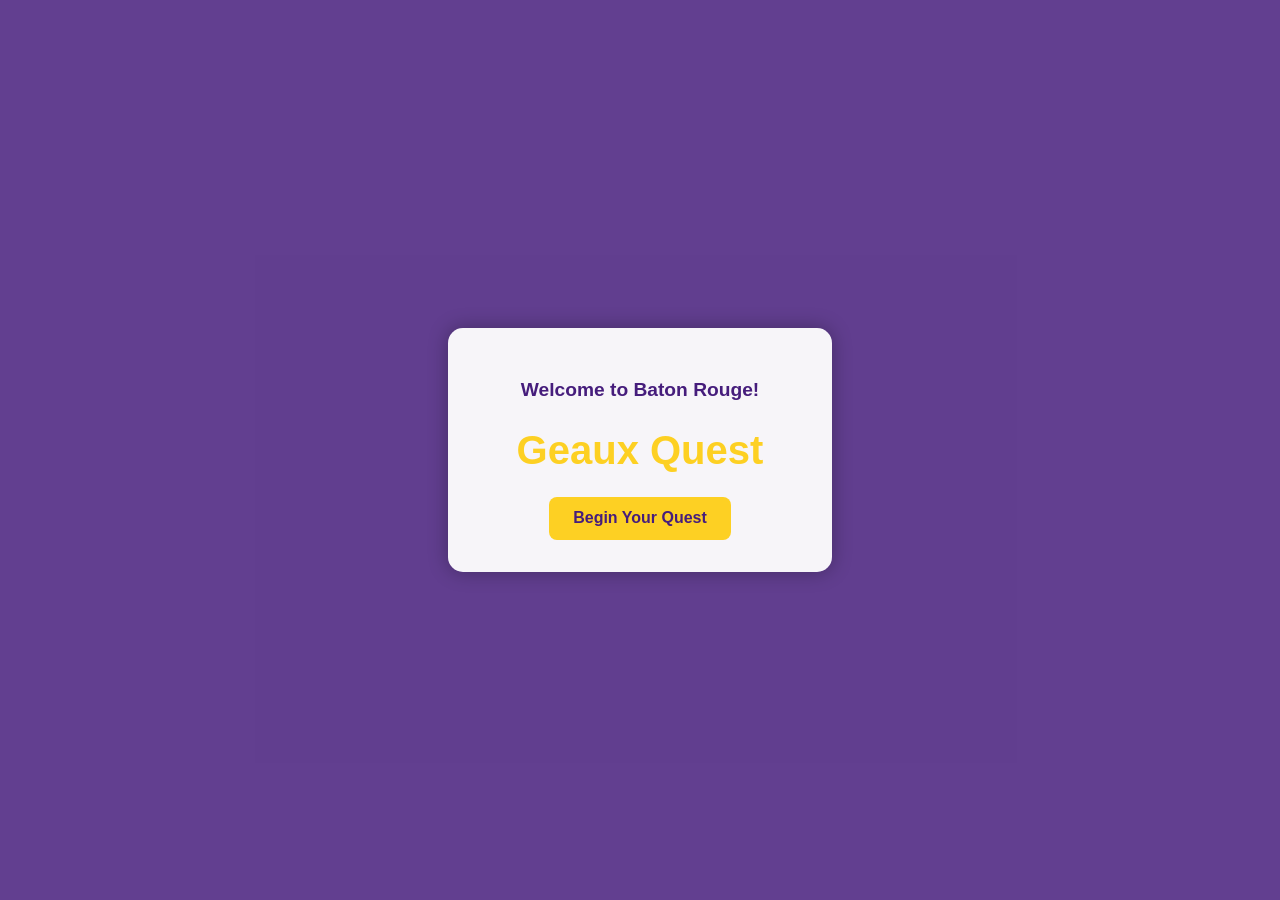
==== index.html @ ea57f41f "Add startup screen" ====
<!DOCTYPE html>
<html lang="en">
<head>
  <meta charset="UTF-8" />
  <meta name="viewport" content="width=device-width, initial-scale=1.0" />
  <title>Geaux Quest</title>
  <link rel="stylesheet" href="style.css" />
</head>
<body>
  <div class="startup-screen">
    <h3 class="welcome">Welcome to Baton Rouge!</h3>
    <h1 class="title">Geaux Quest</h1>
    <button id="startButton">Begin Your Quest</button>
    <div id="dropdownMenu" class="dropdown hidden">
      <ul>
        <li>Food</li>
        <li>Attractions</li>
        <li>Outdoors & Recreation</li>
        <li>History</li>
      </ul>
    </div>
  </div>
  <script src="script.js"></script>
</body>
</html>
---- style.css ----
body {
  margin: 0;
  font-family: 'Segoe UI', sans-serif;
  background: url('map-baton-rouge.png') no-repeat center center fixed;
  background-size: cover;
  position: relative;
  height: 100vh;
  display: flex;
  justify-content: center;
  align-items: center;
}

body::before {
  content: "";
  position: absolute;
  inset: 0;
  background-color: rgba(70, 29, 124, 0.85); /* LSU Purple overlay */
  z-index: 0;
}

.startup-screen {
  position: relative;
  z-index: 1;
  background-color: rgba(255, 255, 255, 0.95);
  padding: 2rem;
  border-radius: 15px;
  text-align: center;
  box-shadow: 0 0 20px rgba(0,0,0,0.3);
  width: 320px;
}

.welcome {
  font-size: 1.2rem;
  color: #461d7c; /* LSU Purple */
  margin-bottom: 1rem;
  font-weight: bold;
}

.title {
  font-size: 2.5rem;
  color: #fdd023; /* LSU Gold */
  margin-bottom: 1.5rem;
  font-weight: 900;
}

#startButton {
  padding: 0.8rem 1.5rem;
  font-size: 1rem;
  background-color: #fdd023; /* LSU Gold */
  color: #461d7c;
  border: none;
  border-radius: 8px;
  cursor: pointer;
  font-weight: bold;
}

#startButton:hover {
  background-color: #e6b800;
}

.dropdown {
  margin-top: 1.5rem;
}

.dropdown ul {
  list-style: none;
  padding: 0;
  margin: 0;
}

.dropdown li {
  background-color: #f0f4f8;
  margin: 0.5rem 0;
  padding: 0.7rem;
  border-radius: 5px;
  cursor: pointer;
  transition: background-color 0.3s;
  color: #333;
  font-weight: 500;
}

.dropdown li:hover {
  background-color: #e0e0e0;
}

.hidden {
  display: none;
}
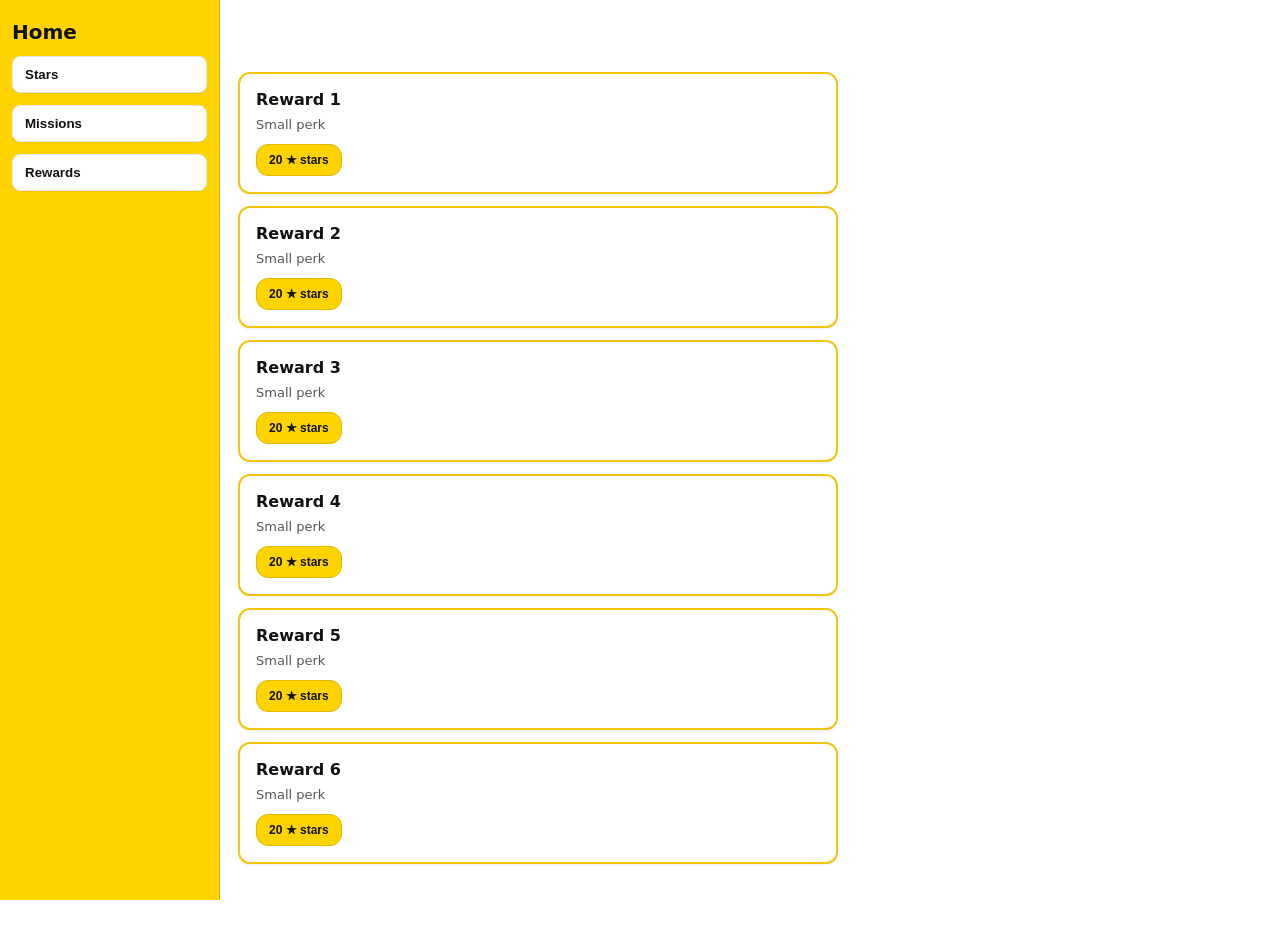
==== commit 4ec83078: "pls" ====
--- a/index.html
+++ b/index.html
@@ -1,25 +1,65 @@
-<!DOCTYPE html>
+<!doctype html>
 <html lang="en">
 <head>
-  <meta charset="UTF-8" />
-  <meta name="viewport" content="width=device-width, initial-scale=1.0" />
-  <title>Geaux Quest</title>
+  <meta charset="utf-8" />
+  <meta name="viewport" content="width=device-width, initial-scale=1" />
+  <title>Sidebar Demo</title>
   <link rel="stylesheet" href="style.css" />
 </head>
 <body>
-  <div class="startup-screen">
-    <h3 class="welcome">Welcome to Baton Rouge!</h3>
-    <h1 class="title">Geaux Quest</h1>
-    <button id="startButton">Begin Your Quest</button>
-    <div id="dropdownMenu" class="dropdown hidden">
-      <ul>
-        <li>Food</li>
-        <li>Attractions</li>
-        <li>Outdoors & Recreation</li>
-        <li>History</li>
-      </ul>
-    </div>
-  </div>
-  <script src="script.js"></script>
+  <!-- Sidebar view-->
+  <aside class="sidebar">
+    <h1>Home</h1>
+
+    <nav class="nav">
+      <button class="nav-btn">Stars</button>
+      <button class="nav-btn">Missions</button>
+      <button class="nav-btn">Rewards</button>
+    </nav>
+  </aside>
+
+  <!-- Main columns -->
+  <main class="main">
+    <section class="list">
+     
+      <article class="card">
+        <h3>Reward 1</h3>
+        <p>Small perk</p>
+        <button class="star-btn">20 ★ stars</button>
+      </article>
+
+    
+      <article class="card">
+        <h3>Reward 2</h3>
+        <p>Small perk</p>
+        <button class="star-btn">20 ★ stars</button>
+      </article>
+
+      <article class="card">
+        <h3>Reward 3</h3>
+        <p>Small perk</p>
+        <button class="star-btn">20 ★ stars</button>
+      </article>
+
+      <article class="card">
+        <h3>Reward 4</h3>
+        <p>Small perk</p>
+        <button class="star-btn">20 ★ stars</button>
+      </article>
+
+      <article class="card">
+        <h3>Reward 5</h3>
+        <p>Small perk</p>
+        <button class="star-btn">20 ★ stars</button>
+      </article>
+
+      
+      <article class="card">
+        <h3>Reward 6</h3>
+        <p>Small perk</p>
+        <button class="star-btn">20 ★ stars</button>
+      </article>
+    </section>
+  </main>
 </body>
 </html>
--- a/style.css
+++ b/style.css
@@ -1,88 +1,103 @@
+
+
+
+* { box-sizing: border-box; }
+html, body { height: 100%; }
 body {
   margin: 0;
-  font-family: 'Segoe UI', sans-serif;
-  background: url('map-baton-rouge.png') no-repeat center center fixed;
-  background-size: cover;
-  position: relative;
-  height: 100vh;
-  display: flex;
-  justify-content: center;
-  align-items: center;
+  font-family: system-ui, -apple-system, Segoe UI, Roboto, Arial, sans-serif;
+  background: #fff;
+  color: #111;
+  display: grid;
+  grid-template-columns: 220px 1fr; 
 }
 
-body::before {
-  content: "";
-  position: absolute;
-  inset: 0;
-  background-color: rgba(70, 29, 124, 0.85); /* LSU Purple overlay */
-  z-index: 0;
+/* Sidebar */
+.sidebar {
+  background: #ffd300;                
+  border-right: 1px solid #e1b800;
+  padding: 14px 12px;
+  position: sticky; top: 0; height: 100dvh; 
 }
 
-.startup-screen {
-  position: relative;
-  z-index: 1;
-  background-color: rgba(255, 255, 255, 0.95);
-  padding: 2rem;
-  border-radius: 15px;
-  text-align: center;
-  box-shadow: 0 0 20px rgba(0,0,0,0.3);
-  width: 320px;
+.sidebar h1 {
+  margin: 6px 0 12px;
+  font-size: 20px;
+  font-weight: 800;
 }
 
-.welcome {
-  font-size: 1.2rem;
-  color: #461d7c; /* LSU Purple */
-  margin-bottom: 1rem;
-  font-weight: bold;
+.nav { display: grid; gap: 12px; }
+
+.nav-btn {
+  width: 100%;
+  background: #fff;
+  color: #111;
+  border: 1px solid #e5e5e5;
+  border-radius: 8px;
+  padding: 10px 12px;
+  text-align: left;
+  font-weight: 600;
+  box-shadow: 0 1px 0 rgba(0,0,0,0.05);
+  cursor: pointer;
+}
+.nav-btn:focus,
+.nav-btn:hover {
+  outline: none;
+  border-color: #d6d6d6;
+  background: #fafafa;
 }
 
-.title {
-  font-size: 2.5rem;
-  color: #fdd023; /* LSU Gold */
-  margin-bottom: 1.5rem;
-  font-weight: 900;
+/* Main column */
+.main {
+  padding: 60px 18px;
 }
 
-#startButton {
-  padding: 0.8rem 1.5rem;
-  font-size: 1rem;
-  background-color: #fdd023; /* LSU Gold */
-  color: #461d7c;
-  border: none;
-  border-radius: 8px;
-  cursor: pointer;
-  font-weight: bold;
+
+.list {
+  max-width: 600px;    
 }
 
-#startButton:hover {
-  background-color: #e6b800;
+/* Reward card */
+.card {
+  background: #fff;
+  border: 2px solid #f1c40f;         
+  border-radius: 12px;
+  padding: 16px;
+  margin: 12px 0;                      
+  box-shadow: 0 2px 0 rgba(0,0,0,0.04);
 }
 
-.dropdown {
-  margin-top: 1.5rem;
+.card h3 {
+  margin: 0 0 8px;
+  font-size: 16px;
+  font-weight: 800;
 }
 
-.dropdown ul {
-  list-style: none;
-  padding: 0;
-  margin: 0;
+.card p {
+  margin: 0 0 12px;
+  font-size: 13px;
+  color: #555;
 }
 
-.dropdown li {
-  background-color: #f0f4f8;
-  margin: 0.5rem 0;
-  padding: 0.7rem;
-  border-radius: 5px;
+/* Stars button inside the card */
+.star-btn {
+  display: inline-block;
+  background: #ffd300;               
+  color: #111;
+  border: 1px solid #e1b800;
+  border-radius: 12px;
+  font-weight: 800;
+  font-size: 12px;
+  padding: 8px 12px;
   cursor: pointer;
-  transition: background-color 0.3s;
-  color: #333;
-  font-weight: 500;
 }
+.star-btn:hover { filter: brightness(0.95); }
+.star-btn:active { transform: translateY(1px); }
 
-.dropdown li:hover {
-  background-color: #e0e0e0;
+/* Scrimba hack */
+@media (max-width: 720px) {
+  body { grid-template-columns: 1fr; }
+  .sidebar { position: relative; height: auto; }
+  .main { padding: 12px; }
+  .list { max-width: 100%; }
 }
-
-.hidden {
-  display: none;
-}
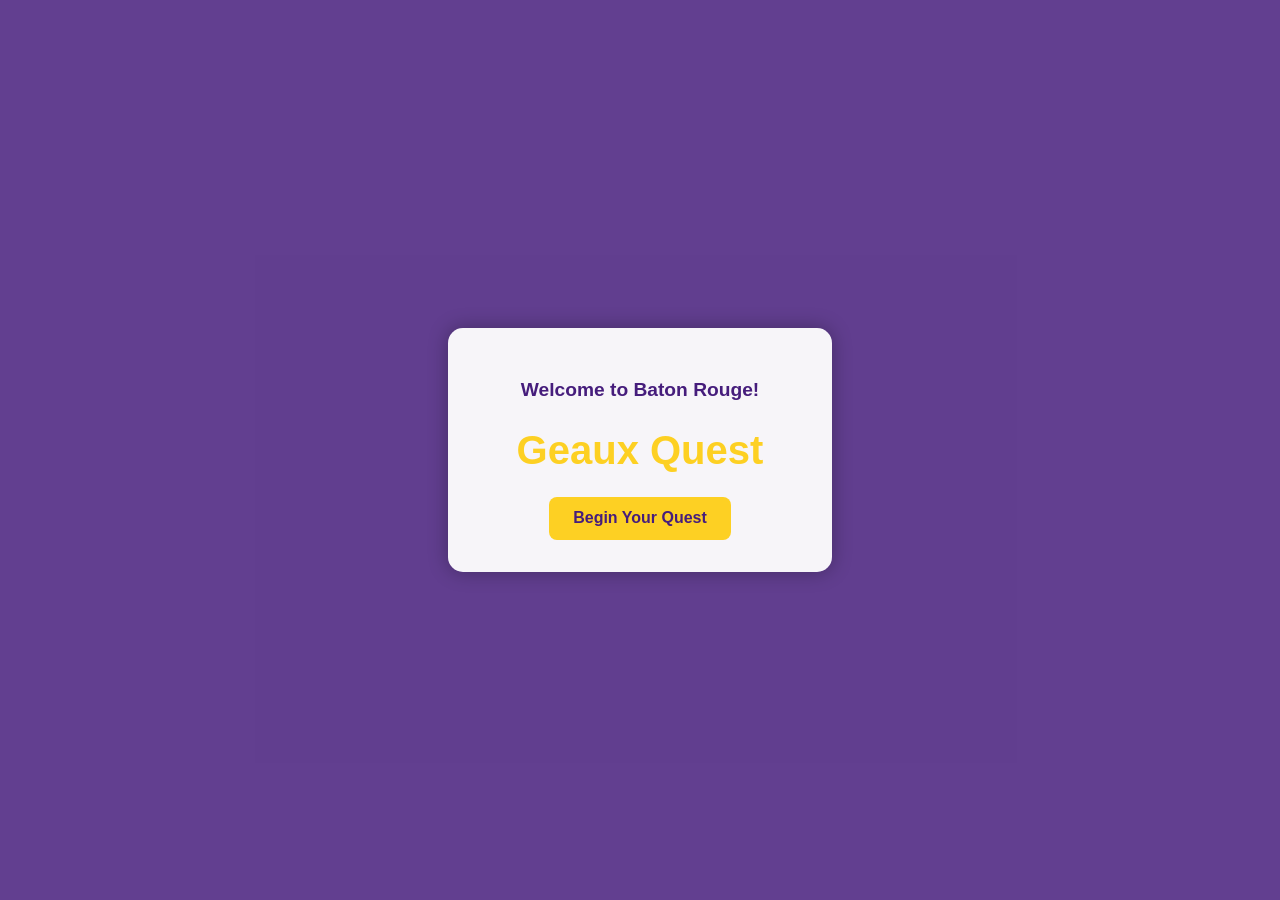
==== commit 4ee831a2: "Merge pull request #8 from eraybu4/main updating my branch" ====
--- a/index.html
+++ b/index.html
@@ -1,65 +1,25 @@
-<!doctype html>
+<!DOCTYPE html>
 <html lang="en">
 <head>
-  <meta charset="utf-8" />
-  <meta name="viewport" content="width=device-width, initial-scale=1" />
-  <title>Sidebar Demo</title>
+  <meta charset="UTF-8" />
+  <meta name="viewport" content="width=device-width, initial-scale=1.0" />
+  <title>Geaux Quest</title>
   <link rel="stylesheet" href="style.css" />
 </head>
 <body>
-  <!-- Sidebar view-->
-  <aside class="sidebar">
-    <h1>Home</h1>
-
-    <nav class="nav">
-      <button class="nav-btn">Stars</button>
-      <button class="nav-btn">Missions</button>
-      <button class="nav-btn">Rewards</button>
-    </nav>
-  </aside>
-
-  <!-- Main columns -->
-  <main class="main">
-    <section class="list">
-     
-      <article class="card">
-        <h3>Reward 1</h3>
-        <p>Small perk</p>
-        <button class="star-btn">20 ★ stars</button>
-      </article>
-
-    
-      <article class="card">
-        <h3>Reward 2</h3>
-        <p>Small perk</p>
-        <button class="star-btn">20 ★ stars</button>
-      </article>
-
-      <article class="card">
-        <h3>Reward 3</h3>
-        <p>Small perk</p>
-        <button class="star-btn">20 ★ stars</button>
-      </article>
-
-      <article class="card">
-        <h3>Reward 4</h3>
-        <p>Small perk</p>
-        <button class="star-btn">20 ★ stars</button>
-      </article>
-
-      <article class="card">
-        <h3>Reward 5</h3>
-        <p>Small perk</p>
-        <button class="star-btn">20 ★ stars</button>
-      </article>
-
-      
-      <article class="card">
-        <h3>Reward 6</h3>
-        <p>Small perk</p>
-        <button class="star-btn">20 ★ stars</button>
-      </article>
-    </section>
-  </main>
+  <div class="startup-screen">
+    <h3 class="welcome">Welcome to Baton Rouge!</h3>
+    <h1 class="title">Geaux Quest</h1>
+    <button id="startButton">Begin Your Quest</button>
+    <div id="dropdownMenu" class="dropdown hidden">
+      <ul>
+        <li>Food</li>
+        <li>Attractions</li>
+        <li>Outdoors & Recreation</li>
+        <li>History</li>
+      </ul>
+    </div>
+  </div>
+  <script src="script.js"></script>
 </body>
 </html>
--- a/style.css
+++ b/style.css
@@ -1,103 +1,88 @@
-
-
-
-* { box-sizing: border-box; }
-html, body { height: 100%; }
 body {
   margin: 0;
-  font-family: system-ui, -apple-system, Segoe UI, Roboto, Arial, sans-serif;
-  background: #fff;
-  color: #111;
-  display: grid;
-  grid-template-columns: 220px 1fr; 
+  font-family: 'Segoe UI', sans-serif;
+  background: url('map-baton-rouge.png') no-repeat center center fixed;
+  background-size: cover;
+  position: relative;
+  height: 100vh;
+  display: flex;
+  justify-content: center;
+  align-items: center;
 }
 
-/* Sidebar */
-.sidebar {
-  background: #ffd300;                
-  border-right: 1px solid #e1b800;
-  padding: 14px 12px;
-  position: sticky; top: 0; height: 100dvh; 
+body::before {
+  content: "";
+  position: absolute;
+  inset: 0;
+  background-color: rgba(70, 29, 124, 0.85); /* LSU Purple overlay */
+  z-index: 0;
 }
 
-.sidebar h1 {
-  margin: 6px 0 12px;
-  font-size: 20px;
-  font-weight: 800;
+.startup-screen {
+  position: relative;
+  z-index: 1;
+  background-color: rgba(255, 255, 255, 0.95);
+  padding: 2rem;
+  border-radius: 15px;
+  text-align: center;
+  box-shadow: 0 0 20px rgba(0,0,0,0.3);
+  width: 320px;
 }
 
-.nav { display: grid; gap: 12px; }
-
-.nav-btn {
-  width: 100%;
-  background: #fff;
-  color: #111;
-  border: 1px solid #e5e5e5;
-  border-radius: 8px;
-  padding: 10px 12px;
-  text-align: left;
-  font-weight: 600;
-  box-shadow: 0 1px 0 rgba(0,0,0,0.05);
-  cursor: pointer;
-}
-.nav-btn:focus,
-.nav-btn:hover {
-  outline: none;
-  border-color: #d6d6d6;
-  background: #fafafa;
+.welcome {
+  font-size: 1.2rem;
+  color: #461d7c; /* LSU Purple */
+  margin-bottom: 1rem;
+  font-weight: bold;
 }
 
-/* Main column */
-.main {
-  padding: 60px 18px;
+.title {
+  font-size: 2.5rem;
+  color: #fdd023; /* LSU Gold */
+  margin-bottom: 1.5rem;
+  font-weight: 900;
 }
 
-
-.list {
-  max-width: 600px;    
+#startButton {
+  padding: 0.8rem 1.5rem;
+  font-size: 1rem;
+  background-color: #fdd023; /* LSU Gold */
+  color: #461d7c;
+  border: none;
+  border-radius: 8px;
+  cursor: pointer;
+  font-weight: bold;
 }
 
-/* Reward card */
-.card {
-  background: #fff;
-  border: 2px solid #f1c40f;         
-  border-radius: 12px;
-  padding: 16px;
-  margin: 12px 0;                      
-  box-shadow: 0 2px 0 rgba(0,0,0,0.04);
+#startButton:hover {
+  background-color: #e6b800;
 }
 
-.card h3 {
-  margin: 0 0 8px;
-  font-size: 16px;
-  font-weight: 800;
+.dropdown {
+  margin-top: 1.5rem;
 }
 
-.card p {
-  margin: 0 0 12px;
-  font-size: 13px;
-  color: #555;
+.dropdown ul {
+  list-style: none;
+  padding: 0;
+  margin: 0;
 }
 
-/* Stars button inside the card */
-.star-btn {
-  display: inline-block;
-  background: #ffd300;               
-  color: #111;
-  border: 1px solid #e1b800;
-  border-radius: 12px;
-  font-weight: 800;
-  font-size: 12px;
-  padding: 8px 12px;
+.dropdown li {
+  background-color: #f0f4f8;
+  margin: 0.5rem 0;
+  padding: 0.7rem;
+  border-radius: 5px;
   cursor: pointer;
+  transition: background-color 0.3s;
+  color: #333;
+  font-weight: 500;
 }
-.star-btn:hover { filter: brightness(0.95); }
-.star-btn:active { transform: translateY(1px); }
 
-/* Scrimba hack */
-@media (max-width: 720px) {
-  body { grid-template-columns: 1fr; }
-  .sidebar { position: relative; height: auto; }
-  .main { padding: 12px; }
-  .list { max-width: 100%; }
+.dropdown li:hover {
+  background-color: #e0e0e0;
 }
+
+.hidden {
+  display: none;
+}
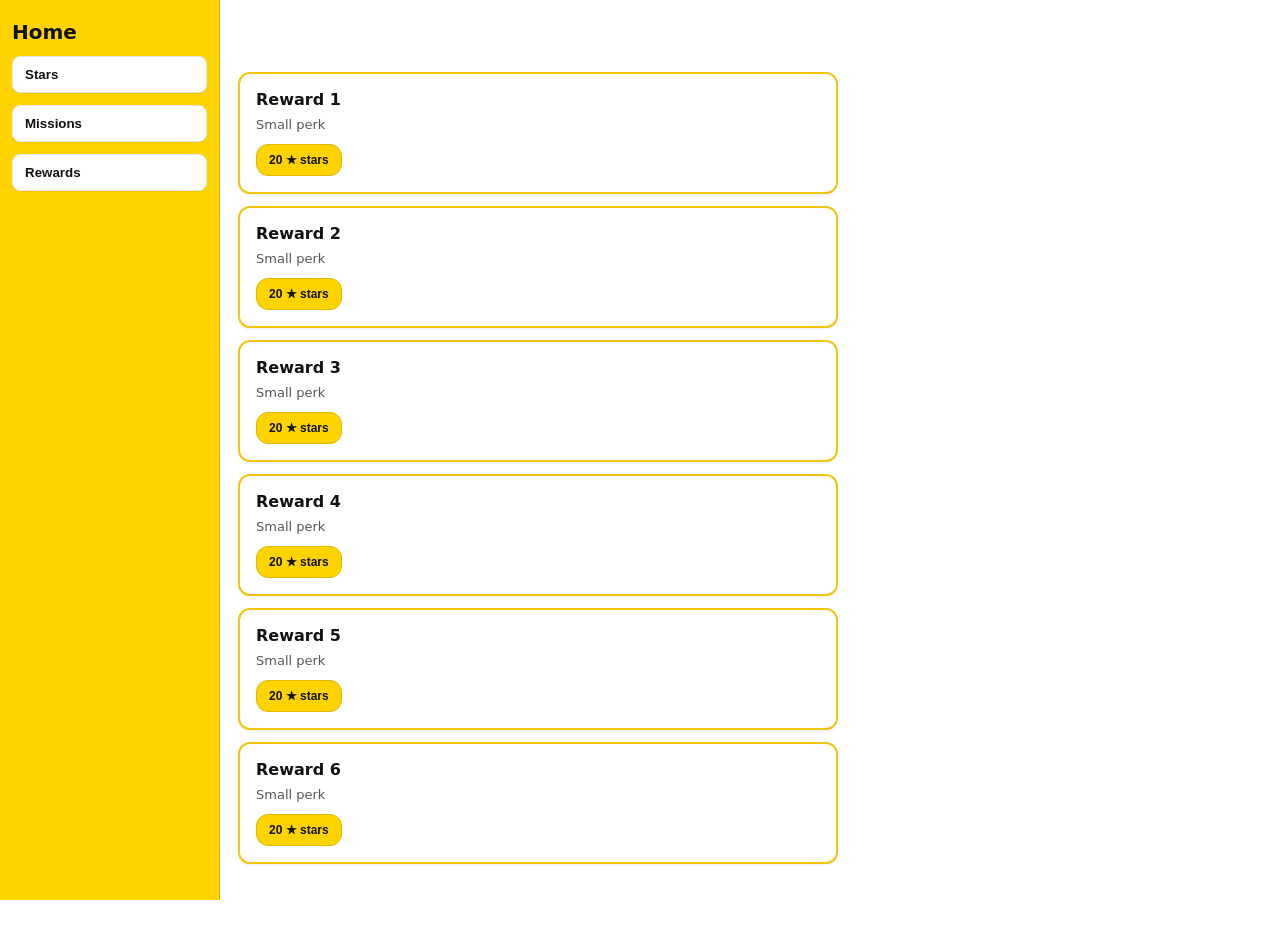
==== commit 7c41b801: "Merge pull request #7 from eraybu4/MVP_Milestone Mvp milestone" ====
--- a/index.html
+++ b/index.html
@@ -1,25 +1,65 @@
-<!DOCTYPE html>
+<!doctype html>
 <html lang="en">
 <head>
-  <meta charset="UTF-8" />
-  <meta name="viewport" content="width=device-width, initial-scale=1.0" />
-  <title>Geaux Quest</title>
+  <meta charset="utf-8" />
+  <meta name="viewport" content="width=device-width, initial-scale=1" />
+  <title>Sidebar Demo</title>
   <link rel="stylesheet" href="style.css" />
 </head>
 <body>
-  <div class="startup-screen">
-    <h3 class="welcome">Welcome to Baton Rouge!</h3>
-    <h1 class="title">Geaux Quest</h1>
-    <button id="startButton">Begin Your Quest</button>
-    <div id="dropdownMenu" class="dropdown hidden">
-      <ul>
-        <li>Food</li>
-        <li>Attractions</li>
-        <li>Outdoors & Recreation</li>
-        <li>History</li>
-      </ul>
-    </div>
-  </div>
-  <script src="script.js"></script>
+  <!-- Sidebar view-->
+  <aside class="sidebar">
+    <h1>Home</h1>
+
+    <nav class="nav">
+      <button class="nav-btn">Stars</button>
+      <button class="nav-btn">Missions</button>
+      <button class="nav-btn">Rewards</button>
+    </nav>
+  </aside>
+
+  <!-- Main columns -->
+  <main class="main">
+    <section class="list">
+     
+      <article class="card">
+        <h3>Reward 1</h3>
+        <p>Small perk</p>
+        <button class="star-btn">20 ★ stars</button>
+      </article>
+
+    
+      <article class="card">
+        <h3>Reward 2</h3>
+        <p>Small perk</p>
+        <button class="star-btn">20 ★ stars</button>
+      </article>
+
+      <article class="card">
+        <h3>Reward 3</h3>
+        <p>Small perk</p>
+        <button class="star-btn">20 ★ stars</button>
+      </article>
+
+      <article class="card">
+        <h3>Reward 4</h3>
+        <p>Small perk</p>
+        <button class="star-btn">20 ★ stars</button>
+      </article>
+
+      <article class="card">
+        <h3>Reward 5</h3>
+        <p>Small perk</p>
+        <button class="star-btn">20 ★ stars</button>
+      </article>
+
+      
+      <article class="card">
+        <h3>Reward 6</h3>
+        <p>Small perk</p>
+        <button class="star-btn">20 ★ stars</button>
+      </article>
+    </section>
+  </main>
 </body>
 </html>
--- a/style.css
+++ b/style.css
@@ -1,88 +1,103 @@
+
+
+
+* { box-sizing: border-box; }
+html, body { height: 100%; }
 body {
   margin: 0;
-  font-family: 'Segoe UI', sans-serif;
-  background: url('map-baton-rouge.png') no-repeat center center fixed;
-  background-size: cover;
-  position: relative;
-  height: 100vh;
-  display: flex;
-  justify-content: center;
-  align-items: center;
+  font-family: system-ui, -apple-system, Segoe UI, Roboto, Arial, sans-serif;
+  background: #fff;
+  color: #111;
+  display: grid;
+  grid-template-columns: 220px 1fr; 
 }
 
-body::before {
-  content: "";
-  position: absolute;
-  inset: 0;
-  background-color: rgba(70, 29, 124, 0.85); /* LSU Purple overlay */
-  z-index: 0;
+/* Sidebar */
+.sidebar {
+  background: #ffd300;                
+  border-right: 1px solid #e1b800;
+  padding: 14px 12px;
+  position: sticky; top: 0; height: 100dvh; 
 }
 
-.startup-screen {
-  position: relative;
-  z-index: 1;
-  background-color: rgba(255, 255, 255, 0.95);
-  padding: 2rem;
-  border-radius: 15px;
-  text-align: center;
-  box-shadow: 0 0 20px rgba(0,0,0,0.3);
-  width: 320px;
+.sidebar h1 {
+  margin: 6px 0 12px;
+  font-size: 20px;
+  font-weight: 800;
 }
 
-.welcome {
-  font-size: 1.2rem;
-  color: #461d7c; /* LSU Purple */
-  margin-bottom: 1rem;
-  font-weight: bold;
+.nav { display: grid; gap: 12px; }
+
+.nav-btn {
+  width: 100%;
+  background: #fff;
+  color: #111;
+  border: 1px solid #e5e5e5;
+  border-radius: 8px;
+  padding: 10px 12px;
+  text-align: left;
+  font-weight: 600;
+  box-shadow: 0 1px 0 rgba(0,0,0,0.05);
+  cursor: pointer;
+}
+.nav-btn:focus,
+.nav-btn:hover {
+  outline: none;
+  border-color: #d6d6d6;
+  background: #fafafa;
 }
 
-.title {
-  font-size: 2.5rem;
-  color: #fdd023; /* LSU Gold */
-  margin-bottom: 1.5rem;
-  font-weight: 900;
+/* Main column */
+.main {
+  padding: 60px 18px;
 }
 
-#startButton {
-  padding: 0.8rem 1.5rem;
-  font-size: 1rem;
-  background-color: #fdd023; /* LSU Gold */
-  color: #461d7c;
-  border: none;
-  border-radius: 8px;
-  cursor: pointer;
-  font-weight: bold;
+
+.list {
+  max-width: 600px;    
 }
 
-#startButton:hover {
-  background-color: #e6b800;
+/* Reward card */
+.card {
+  background: #fff;
+  border: 2px solid #f1c40f;         
+  border-radius: 12px;
+  padding: 16px;
+  margin: 12px 0;                      
+  box-shadow: 0 2px 0 rgba(0,0,0,0.04);
 }
 
-.dropdown {
-  margin-top: 1.5rem;
+.card h3 {
+  margin: 0 0 8px;
+  font-size: 16px;
+  font-weight: 800;
 }
 
-.dropdown ul {
-  list-style: none;
-  padding: 0;
-  margin: 0;
+.card p {
+  margin: 0 0 12px;
+  font-size: 13px;
+  color: #555;
 }
 
-.dropdown li {
-  background-color: #f0f4f8;
-  margin: 0.5rem 0;
-  padding: 0.7rem;
-  border-radius: 5px;
+/* Stars button inside the card */
+.star-btn {
+  display: inline-block;
+  background: #ffd300;               
+  color: #111;
+  border: 1px solid #e1b800;
+  border-radius: 12px;
+  font-weight: 800;
+  font-size: 12px;
+  padding: 8px 12px;
   cursor: pointer;
-  transition: background-color 0.3s;
-  color: #333;
-  font-weight: 500;
 }
+.star-btn:hover { filter: brightness(0.95); }
+.star-btn:active { transform: translateY(1px); }
 
-.dropdown li:hover {
-  background-color: #e0e0e0;
+/* Scrimba hack */
+@media (max-width: 720px) {
+  body { grid-template-columns: 1fr; }
+  .sidebar { position: relative; height: auto; }
+  .main { padding: 12px; }
+  .list { max-width: 100%; }
 }
-
-.hidden {
-  display: none;
-}
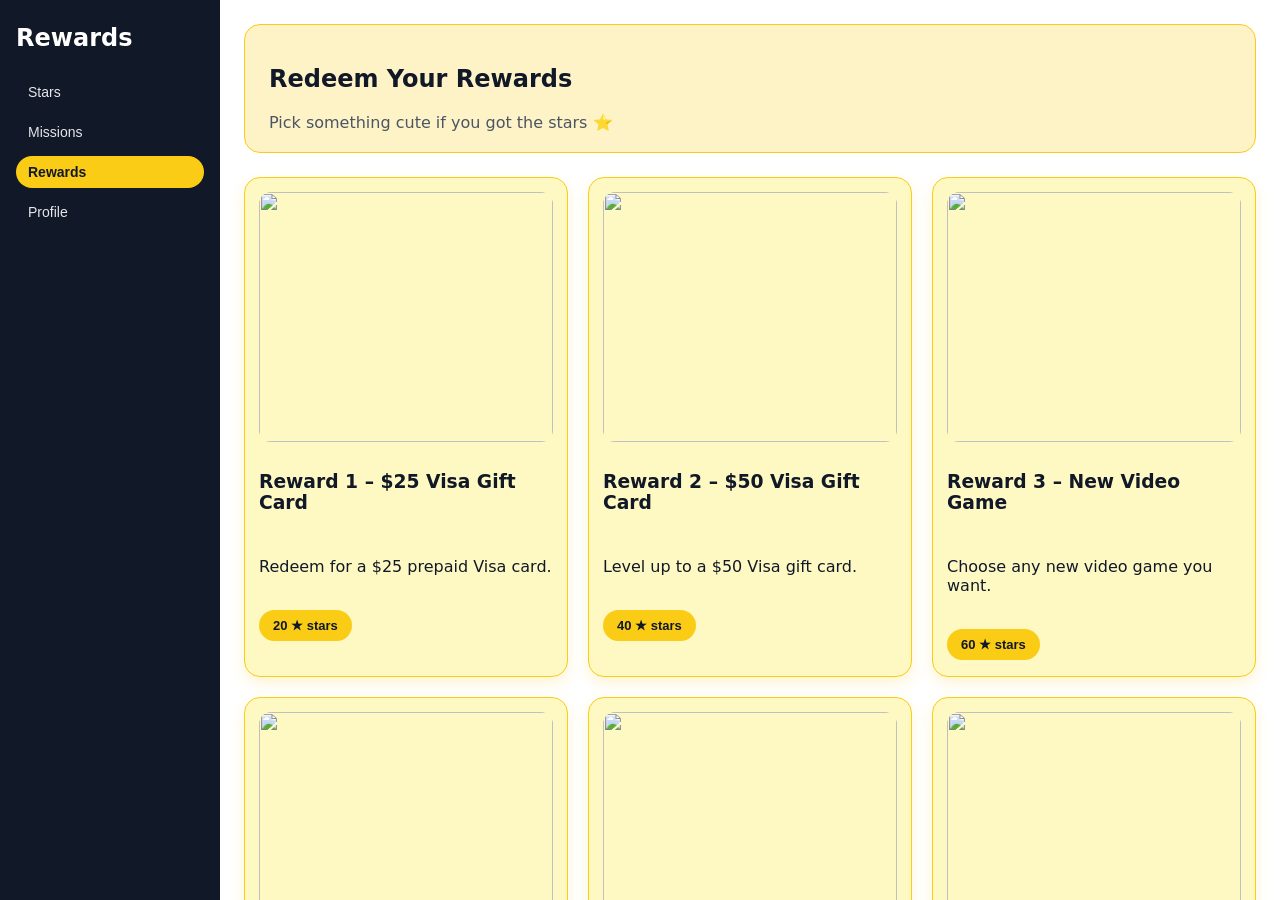
==== commit 2930eea8: "Add files via upload" ====
--- a/index.html
+++ b/index.html
@@ -1,65 +1,104 @@
-<!doctype html>
-<html lang="en">
-<head>
-  <meta charset="utf-8" />
-  <meta name="viewport" content="width=device-width, initial-scale=1" />
-  <title>Sidebar Demo</title>
-  <link rel="stylesheet" href="style.css" />
-</head>
-<body>
-  <!-- Sidebar view-->
-  <aside class="sidebar">
-    <h1>Home</h1>
-
-    <nav class="nav">
-      <button class="nav-btn">Stars</button>
-      <button class="nav-btn">Missions</button>
-      <button class="nav-btn">Rewards</button>
-    </nav>
-  </aside>
-
-  <!-- Main columns -->
-  <main class="main">
-    <section class="list">
-     
-      <article class="card">
-        <h3>Reward 1</h3>
-        <p>Small perk</p>
-        <button class="star-btn">20 ★ stars</button>
-      </article>
-
-    
-      <article class="card">
-        <h3>Reward 2</h3>
-        <p>Small perk</p>
-        <button class="star-btn">20 ★ stars</button>
-      </article>
-
-      <article class="card">
-        <h3>Reward 3</h3>
-        <p>Small perk</p>
-        <button class="star-btn">20 ★ stars</button>
-      </article>
-
-      <article class="card">
-        <h3>Reward 4</h3>
-        <p>Small perk</p>
-        <button class="star-btn">20 ★ stars</button>
-      </article>
-
-      <article class="card">
-        <h3>Reward 5</h3>
-        <p>Small perk</p>
-        <button class="star-btn">20 ★ stars</button>
-      </article>
-
-      
-      <article class="card">
-        <h3>Reward 6</h3>
-        <p>Small perk</p>
-        <button class="star-btn">20 ★ stars</button>
-      </article>
-    </section>
-  </main>
-</body>
-</html>
+<!doctype html>
+<html lang="en">
+<head>
+  <meta charset="utf-8" />
+  <meta name="viewport" content="width=device-width, initial-scale=1" />
+  <title>Rewards – Redeem Page</title>
+
+  <link rel="stylesheet" href="style.css" />
+</head>
+<body>
+  <!-- LEFT SIDEBAR -->
+  <aside class="sidebar">
+    <h1>Rewards</h1>
+
+    <nav class="nav">
+      <button class="nav-btn">Stars</button>
+      <button class="nav-btn">Missions</button>
+      <button class="nav-btn nav-btn-active">Rewards</button>
+      <button class="nav-btn">Profile</button>
+    </nav>
+  </aside>
+
+  <!-- MAIN CONTENT -->
+  <main class="main">
+
+    <header class="hero">
+      <h2>Redeem Your Rewards</h2>
+      <p>Pick something cute if you got the stars ⭐</p>
+    </header>
+
+    <section class="list">
+
+      <!-- Reward 1 – $25 Visa Gift Card -->
+      <article class="card">
+        <img 
+          src="https://usa.visa.com/pay-with-visa/find-card/assets/images/gift-card-finder-1920x1080.jpg"
+          class="card-img" 
+        />
+        <h3>Reward 1 – $25 Visa Gift Card</h3>
+        <p>Redeem for a $25 prepaid Visa card.</p>
+        <button class="star-btn">20 ★ stars</button>
+      </article>
+
+      <!-- Reward 2 – $50 Visa Gift Card -->
+      <article class="card">
+        <img 
+          src="https://usa.visa.com/pay-with-visa/find-card/assets/images/gift-card-finder-1920x1080.jpg"
+          class="card-img" 
+        />
+        <h3>Reward 2 – $50 Visa Gift Card</h3>
+        <p>Level up to a $50 Visa gift card.</p>
+        <button class="star-btn">40 ★ stars</button>
+      </article>
+
+      <!-- Reward 3 – New Video Game -->
+      <article class="card">
+        <img 
+          src="https://m.media-amazon.com/images/I/91SF0Tzmv4L._AC_UF1000,1000_QL80_.jpg"
+          class="card-img" 
+        />
+        <h3>Reward 3 – New Video Game</h3>
+        <p>Choose any new video game you want.</p>
+        <button class="star-btn">60 ★ stars</button>
+      </article>
+
+      <!-- Reward 4 – New iPad -->
+      <article class="card">
+        <img 
+          src="https://store.storeimages.cdn-apple.com/1/as-images.apple.com/is/ipad-pro-finish-unselect-gallery-2-202405_FMT_WHH?wid=1280&hei=720&fmt=p-jpg&qlt=80&.v=[base64]&traceId=1"
+          class="card-img" 
+        />
+        <h3>Reward 4 – New iPad</h3>
+        <p>Trade your stars for a brand new iPad.</p>
+        <button class="star-btn">120 ★ stars</button>
+      </article>
+
+      <!-- Reward 5 – New Phone -->
+      <article class="card">
+        <img 
+          src="https://cdn.mos.cms.futurecdn.net/hf2CQvHr9KNtKuUSDkeQVH.jpg"
+          class="card-img" 
+        />
+        <h3>Reward 5 – New Phone</h3>
+        <p>Redeem for a new smartphone.</p>
+        <button class="star-btn">160 ★ stars</button>
+      </article>
+
+      <!-- Reward 6 – Designer Item -->
+      <article class="card">
+        <img 
+          src="https://www.apetogentleman.com/wp-content/uploads/2021/08/20DesignerBrand1.jpg"
+          class="card-img" 
+        />
+        <h3>Reward 6 – Designer Item</h3>
+        <p>Pick a designer item of your choice.</p>
+        <button class="star-btn">200 ★ stars</button>
+      </article>
+
+    </section>
+  </main>
+
+  <script src="app.js"></script>
+</body>
+</html>
--- a/style.css
+++ b/style.css
@@ -1,103 +1,165 @@
-
-
-
-* { box-sizing: border-box; }
-html, body { height: 100%; }
-body {
-  margin: 0;
-  font-family: system-ui, -apple-system, Segoe UI, Roboto, Arial, sans-serif;
-  background: #fff;
-  color: #111;
-  display: grid;
-  grid-template-columns: 220px 1fr; 
-}
-
-/* Sidebar */
-.sidebar {
-  background: #ffd300;                
-  border-right: 1px solid #e1b800;
-  padding: 14px 12px;
-  position: sticky; top: 0; height: 100dvh; 
-}
-
-.sidebar h1 {
-  margin: 6px 0 12px;
-  font-size: 20px;
-  font-weight: 800;
-}
-
-.nav { display: grid; gap: 12px; }
-
-.nav-btn {
-  width: 100%;
-  background: #fff;
-  color: #111;
-  border: 1px solid #e5e5e5;
-  border-radius: 8px;
-  padding: 10px 12px;
-  text-align: left;
-  font-weight: 600;
-  box-shadow: 0 1px 0 rgba(0,0,0,0.05);
-  cursor: pointer;
-}
-.nav-btn:focus,
-.nav-btn:hover {
-  outline: none;
-  border-color: #d6d6d6;
-  background: #fafafa;
-}
-
-/* Main column */
-.main {
-  padding: 60px 18px;
-}
-
-
-.list {
-  max-width: 600px;    
-}
-
-/* Reward card */
-.card {
-  background: #fff;
-  border: 2px solid #f1c40f;         
-  border-radius: 12px;
-  padding: 16px;
-  margin: 12px 0;                      
-  box-shadow: 0 2px 0 rgba(0,0,0,0.04);
-}
-
-.card h3 {
-  margin: 0 0 8px;
-  font-size: 16px;
-  font-weight: 800;
-}
-
-.card p {
-  margin: 0 0 12px;
-  font-size: 13px;
-  color: #555;
-}
-
-/* Stars button inside the card */
-.star-btn {
-  display: inline-block;
-  background: #ffd300;               
-  color: #111;
-  border: 1px solid #e1b800;
-  border-radius: 12px;
-  font-weight: 800;
-  font-size: 12px;
-  padding: 8px 12px;
-  cursor: pointer;
-}
-.star-btn:hover { filter: brightness(0.95); }
-.star-btn:active { transform: translateY(1px); }
-
-/* Scrimba hack */
-@media (max-width: 720px) {
-  body { grid-template-columns: 1fr; }
-  .sidebar { position: relative; height: auto; }
-  .main { padding: 12px; }
-  .list { max-width: 100%; }
-}
+/* reset so things don't act goofy */
+* {
+  box-sizing: border-box;
+}
+
+html, body {
+  height: 100%;
+}
+
+/* layout with sidebar left + main content right */
+body {
+  margin: 0;
+  font-family: system-ui, sans-serif;
+  background: #ffffff;
+  color: #111827;
+  display: grid;
+  grid-template-columns: 220px 1fr;
+}
+
+/* sidebar */
+.sidebar {
+  background: #111827;
+  color: white;
+  padding: 24px 16px;
+  display: flex;
+  flex-direction: column;
+  gap: 24px;
+}
+
+.sidebar h1 {
+  margin: 0;
+}
+
+/* sidebar buttons */
+.nav {
+  display: flex;
+  flex-direction: column;
+  gap: 8px;
+}
+
+.nav-btn {
+  border: none;
+  background: transparent;
+  color: #e5e7eb;
+  text-align: left;
+  padding: 8px 12px;
+  border-radius: 999px;
+  cursor: pointer;
+  font-size: 14px;
+}
+
+.nav-btn:hover {
+  background: rgba(255, 255, 255, 0.1);
+}
+
+.nav-btn-active {
+  background: #facc15;
+  color: #111827;
+  font-weight: 600;
+}
+
+/* main content */
+.main {
+  padding: 24px;
+  overflow-y: auto;
+}
+
+/* top hero */
+.hero {
+  background: #fef3c7;
+  border: 1px solid #facc15;
+  border-radius: 16px;
+  padding: 20px 24px;
+  margin-bottom: 24px;
+}
+
+.hero p {
+  color: #4b5563;
+  margin: 0;
+}
+
+/* reward grid */
+.list {
+  display: grid;
+  grid-template-columns: repeat(auto-fit, minmax(260px, 1fr));
+  gap: 20px;
+}
+
+/* each card */
+.card {
+  background: #fef9c3;
+  border-radius: 16px;
+  border: 1px solid #facc15;
+  padding: 14px 14px 16px;
+  display: flex;
+  flex-direction: column;
+  gap: 10px;
+  box-shadow: 0 6px 14px rgba(252, 211, 77, 0.25);
+}
+
+/* reward images */
+.card-img {
+  width: 100%;
+  height: 250px;         /* bigger image box */
+  border-radius: 12px;
+  object-fit: cover;
+}
+
+/* redeem button */
+.star-btn {
+  margin-top: 8px;
+  align-self: flex-start;
+  padding: 8px 14px;
+  border-radius: 999px;
+  border: none;
+  background: #facc15;
+  color: #111827;
+  font-size: 13px;
+  font-weight: 700;
+  cursor: pointer;
+  transition: transform 0.08s ease, filter 0.08s ease;
+}
+
+.star-btn:hover {
+  filter: brightness(0.95);
+}
+
+.star-btn:active {
+  transform: translateY(1px);
+}
+
+/* selected card */
+.card.selected {
+  border-color: #22c55e;
+  box-shadow: 0 0 0 3px rgba(34, 197, 94, 0.4);
+}
+
+/* disabled */
+.star-btn.disabled {
+  background: #e5e7eb;
+  color: #6b7280;
+  cursor: not-allowed;
+}
+
+/* mobile fix */
+@media (max-width: 720px) {
+  body {
+    grid-template-columns: 1fr;
+  }
+
+  .sidebar {
+    flex-direction: row;
+    justify-content: space-between;
+    align-items: center;
+  }
+
+  .nav {
+    flex-direction: row;
+    flex-wrap: wrap;
+  }
+
+  .main {
+    padding: 16px;
+  }
+}
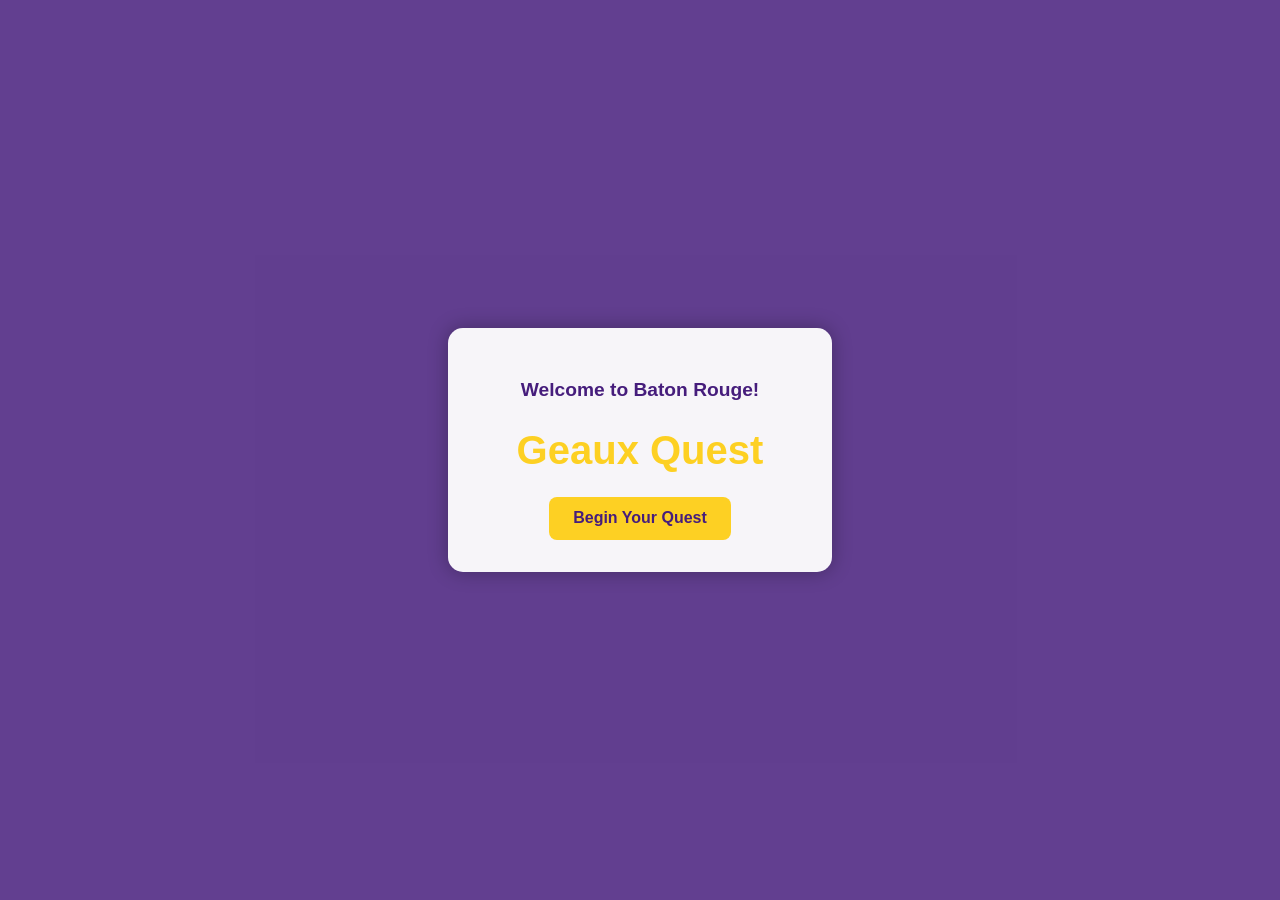
==== commit 342aae39: "Merge pull request #12 from eraybu4/Nicholas_Quintero Merge pull request #8 from eraybu4/main" ====
--- a/index.html
+++ b/index.html
@@ -1,104 +1,25 @@
-<!doctype html>
-<html lang="en">
-<head>
-  <meta charset="utf-8" />
-  <meta name="viewport" content="width=device-width, initial-scale=1" />
-  <title>Rewards – Redeem Page</title>
-
-  <link rel="stylesheet" href="style.css" />
-</head>
-<body>
-  <!-- LEFT SIDEBAR -->
-  <aside class="sidebar">
-    <h1>Rewards</h1>
-
-    <nav class="nav">
-      <button class="nav-btn">Stars</button>
-      <button class="nav-btn">Missions</button>
-      <button class="nav-btn nav-btn-active">Rewards</button>
-      <button class="nav-btn">Profile</button>
-    </nav>
-  </aside>
-
-  <!-- MAIN CONTENT -->
-  <main class="main">
-
-    <header class="hero">
-      <h2>Redeem Your Rewards</h2>
-      <p>Pick something cute if you got the stars ⭐</p>
-    </header>
-
-    <section class="list">
-
-      <!-- Reward 1 – $25 Visa Gift Card -->
-      <article class="card">
-        <img 
-          src="https://usa.visa.com/pay-with-visa/find-card/assets/images/gift-card-finder-1920x1080.jpg"
-          class="card-img" 
-        />
-        <h3>Reward 1 – $25 Visa Gift Card</h3>
-        <p>Redeem for a $25 prepaid Visa card.</p>
-        <button class="star-btn">20 ★ stars</button>
-      </article>
-
-      <!-- Reward 2 – $50 Visa Gift Card -->
-      <article class="card">
-        <img 
-          src="https://usa.visa.com/pay-with-visa/find-card/assets/images/gift-card-finder-1920x1080.jpg"
-          class="card-img" 
-        />
-        <h3>Reward 2 – $50 Visa Gift Card</h3>
-        <p>Level up to a $50 Visa gift card.</p>
-        <button class="star-btn">40 ★ stars</button>
-      </article>
-
-      <!-- Reward 3 – New Video Game -->
-      <article class="card">
-        <img 
-          src="https://m.media-amazon.com/images/I/91SF0Tzmv4L._AC_UF1000,1000_QL80_.jpg"
-          class="card-img" 
-        />
-        <h3>Reward 3 – New Video Game</h3>
-        <p>Choose any new video game you want.</p>
-        <button class="star-btn">60 ★ stars</button>
-      </article>
-
-      <!-- Reward 4 – New iPad -->
-      <article class="card">
-        <img 
-          src="https://store.storeimages.cdn-apple.com/1/as-images.apple.com/is/ipad-pro-finish-unselect-gallery-2-202405_FMT_WHH?wid=1280&hei=720&fmt=p-jpg&qlt=80&.v=[base64]&traceId=1"
-          class="card-img" 
-        />
-        <h3>Reward 4 – New iPad</h3>
-        <p>Trade your stars for a brand new iPad.</p>
-        <button class="star-btn">120 ★ stars</button>
-      </article>
-
-      <!-- Reward 5 – New Phone -->
-      <article class="card">
-        <img 
-          src="https://cdn.mos.cms.futurecdn.net/hf2CQvHr9KNtKuUSDkeQVH.jpg"
-          class="card-img" 
-        />
-        <h3>Reward 5 – New Phone</h3>
-        <p>Redeem for a new smartphone.</p>
-        <button class="star-btn">160 ★ stars</button>
-      </article>
-
-      <!-- Reward 6 – Designer Item -->
-      <article class="card">
-        <img 
-          src="https://www.apetogentleman.com/wp-content/uploads/2021/08/20DesignerBrand1.jpg"
-          class="card-img" 
-        />
-        <h3>Reward 6 – Designer Item</h3>
-        <p>Pick a designer item of your choice.</p>
-        <button class="star-btn">200 ★ stars</button>
-      </article>
-
-    </section>
-  </main>
-
-  <script src="app.js"></script>
-</body>
-</html>
+<!DOCTYPE html>
+<html lang="en">
+<head>
+  <meta charset="UTF-8" />
+  <meta name="viewport" content="width=device-width, initial-scale=1.0" />
+  <title>Geaux Quest</title>
+  <link rel="stylesheet" href="style.css" />
+</head>
+<body>
+  <div class="startup-screen">
+    <h3 class="welcome">Welcome to Baton Rouge!</h3>
+    <h1 class="title">Geaux Quest</h1>
+    <button id="startButton">Begin Your Quest</button>
+    <div id="dropdownMenu" class="dropdown hidden">
+      <ul>
+        <li>Food</li>
+        <li>Attractions</li>
+        <li>Outdoors & Recreation</li>
+        <li>History</li>
+      </ul>
+    </div>
+  </div>
+  <script src="script.js"></script>
+</body>
+</html>
--- a/style.css
+++ b/style.css
@@ -1,165 +1,88 @@
-/* reset so things don't act goofy */
-* {
-  box-sizing: border-box;
-}
-
-html, body {
-  height: 100%;
-}
-
-/* layout with sidebar left + main content right */
-body {
-  margin: 0;
-  font-family: system-ui, sans-serif;
-  background: #ffffff;
-  color: #111827;
-  display: grid;
-  grid-template-columns: 220px 1fr;
-}
-
-/* sidebar */
-.sidebar {
-  background: #111827;
-  color: white;
-  padding: 24px 16px;
-  display: flex;
-  flex-direction: column;
-  gap: 24px;
-}
-
-.sidebar h1 {
-  margin: 0;
-}
-
-/* sidebar buttons */
-.nav {
-  display: flex;
-  flex-direction: column;
-  gap: 8px;
-}
-
-.nav-btn {
-  border: none;
-  background: transparent;
-  color: #e5e7eb;
-  text-align: left;
-  padding: 8px 12px;
-  border-radius: 999px;
-  cursor: pointer;
-  font-size: 14px;
-}
-
-.nav-btn:hover {
-  background: rgba(255, 255, 255, 0.1);
-}
-
-.nav-btn-active {
-  background: #facc15;
-  color: #111827;
-  font-weight: 600;
-}
-
-/* main content */
-.main {
-  padding: 24px;
-  overflow-y: auto;
-}
-
-/* top hero */
-.hero {
-  background: #fef3c7;
-  border: 1px solid #facc15;
-  border-radius: 16px;
-  padding: 20px 24px;
-  margin-bottom: 24px;
-}
-
-.hero p {
-  color: #4b5563;
-  margin: 0;
-}
-
-/* reward grid */
-.list {
-  display: grid;
-  grid-template-columns: repeat(auto-fit, minmax(260px, 1fr));
-  gap: 20px;
-}
-
-/* each card */
-.card {
-  background: #fef9c3;
-  border-radius: 16px;
-  border: 1px solid #facc15;
-  padding: 14px 14px 16px;
-  display: flex;
-  flex-direction: column;
-  gap: 10px;
-  box-shadow: 0 6px 14px rgba(252, 211, 77, 0.25);
-}
-
-/* reward images */
-.card-img {
-  width: 100%;
-  height: 250px;         /* bigger image box */
-  border-radius: 12px;
-  object-fit: cover;
-}
-
-/* redeem button */
-.star-btn {
-  margin-top: 8px;
-  align-self: flex-start;
-  padding: 8px 14px;
-  border-radius: 999px;
-  border: none;
-  background: #facc15;
-  color: #111827;
-  font-size: 13px;
-  font-weight: 700;
-  cursor: pointer;
-  transition: transform 0.08s ease, filter 0.08s ease;
-}
-
-.star-btn:hover {
-  filter: brightness(0.95);
-}
-
-.star-btn:active {
-  transform: translateY(1px);
-}
-
-/* selected card */
-.card.selected {
-  border-color: #22c55e;
-  box-shadow: 0 0 0 3px rgba(34, 197, 94, 0.4);
-}
-
-/* disabled */
-.star-btn.disabled {
-  background: #e5e7eb;
-  color: #6b7280;
-  cursor: not-allowed;
-}
-
-/* mobile fix */
-@media (max-width: 720px) {
-  body {
-    grid-template-columns: 1fr;
-  }
-
-  .sidebar {
-    flex-direction: row;
-    justify-content: space-between;
-    align-items: center;
-  }
-
-  .nav {
-    flex-direction: row;
-    flex-wrap: wrap;
-  }
-
-  .main {
-    padding: 16px;
-  }
-}
+body {
+  margin: 0;
+  font-family: 'Segoe UI', sans-serif;
+  background: url('map-baton-rouge.png') no-repeat center center fixed;
+  background-size: cover;
+  position: relative;
+  height: 100vh;
+  display: flex;
+  justify-content: center;
+  align-items: center;
+}
+
+body::before {
+  content: "";
+  position: absolute;
+  inset: 0;
+  background-color: rgba(70, 29, 124, 0.85); /* LSU Purple overlay */
+  z-index: 0;
+}
+
+.startup-screen {
+  position: relative;
+  z-index: 1;
+  background-color: rgba(255, 255, 255, 0.95);
+  padding: 2rem;
+  border-radius: 15px;
+  text-align: center;
+  box-shadow: 0 0 20px rgba(0,0,0,0.3);
+  width: 320px;
+}
+
+.welcome {
+  font-size: 1.2rem;
+  color: #461d7c; /* LSU Purple */
+  margin-bottom: 1rem;
+  font-weight: bold;
+}
+
+.title {
+  font-size: 2.5rem;
+  color: #fdd023; /* LSU Gold */
+  margin-bottom: 1.5rem;
+  font-weight: 900;
+}
+
+#startButton {
+  padding: 0.8rem 1.5rem;
+  font-size: 1rem;
+  background-color: #fdd023; /* LSU Gold */
+  color: #461d7c;
+  border: none;
+  border-radius: 8px;
+  cursor: pointer;
+  font-weight: bold;
+}
+
+#startButton:hover {
+  background-color: #e6b800;
+}
+
+.dropdown {
+  margin-top: 1.5rem;
+}
+
+.dropdown ul {
+  list-style: none;
+  padding: 0;
+  margin: 0;
+}
+
+.dropdown li {
+  background-color: #f0f4f8;
+  margin: 0.5rem 0;
+  padding: 0.7rem;
+  border-radius: 5px;
+  cursor: pointer;
+  transition: background-color 0.3s;
+  color: #333;
+  font-weight: 500;
+}
+
+.dropdown li:hover {
+  background-color: #e0e0e0;
+}
+
+.hidden {
+  display: none;
+}
